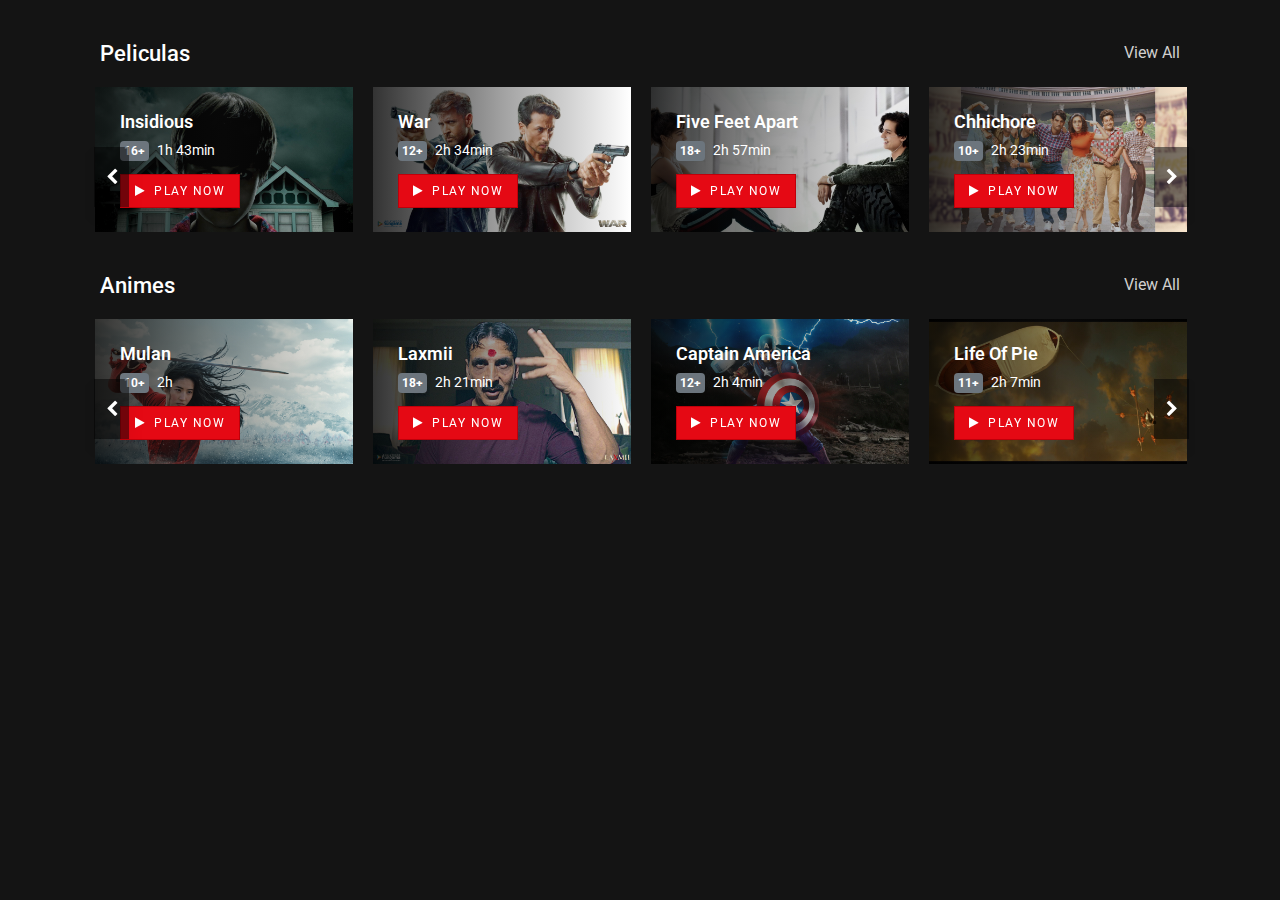
==== projects/churchill/index.html @ e2ae7c3c "Adding another page :V" ====
<!DOCTYPE html>
<html lang="en">

<head>
  <meta charset="UTF-8" />
  <meta http-equiv="X-UA-Compatible" content="IE=edge" />
  <meta name="viewport" content="width=device-width, initial-scale=1.0" />
  <title>Multimedia</title>
  <link rel="stylesheet" href="css/bootstrap.min.css" />
  <link rel="stylesheet" href="https://stackpath.bootstrapcdn.com/font-awesome/4.7.0/css/font-awesome.min.css" />
  <!-- i will provide this in description  -->
  <link rel="stylesheet" href="css/slick.css" />
  <link rel="stylesheet" href="css/slick-theme.css" />
  <link rel="stylesheet" href="css/owl.carousel.min.css" />
  <link rel="stylesheet" href="css/animate.min.css" />
  <link rel="stylesheet" href="css/magnific-popup.css" />
  <link rel="stylesheet" href="css/select2.min.css" />
  <link rel="stylesheet" href="css/select2-bootstrap4.min.css" />

  <link rel="stylesheet" href="css/slick-animation.css" />
  <link rel="stylesheet" href="style.css" />
</head>

<body>
  <header id="main-header">
    <div class="main-header">
      <div class="container-fluid">
        <div class="row">
          <div class="col-sm-12">
            <nav class="navbar navbar-expand-lg navbar-light p-0">
              <a href="#" class="navbar-toggler c-toggler" data-toggle="collapse" data-target="#navbarSupportedContent"
                aria-controls="navbarSupportedContent" aria-expanded="false" aria-label="Toggle navigation">
                <div class="navbar-toggler-icon" data-toggle="collapse">
                 
                </div>
              </a>
              <a href="index.html" class="navbar-brand">
              
              </a>
             
                            </li>
                          </ul>
                        </li>
                      </ul>
                    </li>
                  </ul>
                </div>
              </div>
              <div class="mobile-more-menu">
                <a href="javascript:void(0);" class="more-toggle" id="dropdownMenuButton" data-toggle="more-toggle"
                  aria-haspopup="true" aria-expanded="false">
                  <i class="fa fa-ellipsis-h"></i>
                </a>
                <div class="more-menu" aria-labelledby="dropdownMenuButton">
                  <div class="navbar-right position-relative">
                    <ul class="d-flex align-items-center justify-content-end list-inline m-0">
                      <li>
                        <a href="#" class="search-toggle">
                          <i class="fa fa-search"></i>
                        </a>
                    
                          </form>
                        </div>
                               </div>
                              </a>
                            </div>
                          </div>
                        </div>
                      </li>
                    </ul>
                  </div>
                </div>
              </div>
                              </div>
                            </div>
                          </a>
                        </div>
                      </div>
                    </div>
                  </li>
                </ul>
              </div>
            </nav>

          </div>
        </div>
      </div>
    </div>
  </header>

  <!-- slider starts  -->
  
     
				
                  </div>
                </a>
               
                
          </div>
        </div>
      </div>
    </div>
  </section>
  <!-- slider ends -->

  <!-- main content starts  -->
  <div class="main-content">
    <!-- favorite section starts   -->

    <section id="iq-favorites">
      <div class="container-fluid">
        <div class="row">
          <div class="col-sm-12 overflow-hidden">
            <div class="iq-main-header d-flex align-items-center justify-content-between">
              <h4 class="main-title">Peliculas</h4>
              <a href="" class="iq-view-all">View All</a>
            </div>
            <div class="favorite-contens">
              <ul class="favorites-slider list-inline row p-0 mb-0">
                <!-- slide item 1 -->
                <li class="slide-item">
                  <div class="block-images position-relative">
                    <div class="img-box">
                      <img src="images/favorite/f1.jpg" class="img-fluid" alt="" />
                    </div>
                    <div class="block-description">
                      <h6 class="iq-title">
                        <a href="#"> Insidious </a>
                      </h6>
                      <div class="movie-time d-flex align-items-center my-2">
                        <div class="badge badge-secondary p-1 mr-2">16+</div>
                        <span class="text-white">1h 43min</span>
                      </div>
                      <div class="hover-buttons">
                        <span class="btn btn-hover iq-button">
                          <i class="fa fa-play mr-1"></i>
                          Play Now
                        </span>
                      </div>
                    </div>
                    <div class="block-social-info">
                      <ul class="list-inline p-0 m-0 music-play-lists">
                        <li class="share">
                          <span><i class="fa fa-share-alt"></i></span>
                          <div class="share-box">
                            <div class="d-flex align-items-center">
                              <a href="#" class="share-ico"><i class="fa fa-share-alt"></i></a>
                              <a href="#" class="share-ico"><i class="fa fa-youtube"></i></a>
                              <a href="#" class="share-ico"><i class="fa fa-instagram"></i></a>
                            </div>
                          </div>
                        </li>
                        <li>
                          <span><i class="fa fa-heart"></i></span>
                          <span class="count-box">19+</span>
                        </li>
                        <li>
                          <span><i class="fa fa-plus"></i></span>
                        </li>
                      </ul>
                    </div>
                  </div>
                </li>
                <!-- slide item 2 -->
                <li class="slide-item">
                  <div class="block-images position-relative">
                    <div class="img-box">
                      <img src="images/favorite/f2.jpg" class="img-fluid" alt="" />
                    </div>
                    <div class="block-description">
                      <h6 class="iq-title">
                        <a href="#"> War </a>
                      </h6>
                      <div class="movie-time d-flex align-items-center my-2">
                        <div class="badge badge-secondary p-1 mr-2">12+</div>
                        <span class="text-white">2h 34min</span>
                      </div>
                      <div class="hover-buttons">
                        <span class="btn btn-hover iq-button">
                          <i class="fa fa-play mr-1"></i>
                          Play Now
                        </span>
                      </div>
                    </div>
                    <div class="block-social-info">
                      <ul class="list-inline p-0 m-0 music-play-lists">
                        <li class="share">
                          <span><i class="fa fa-share-alt"></i></span>
                          <div class="share-box">
                            <div class="d-flex align-items-center">
                              <a href="#" class="share-ico"><i class="fa fa-share-alt"></i></a>
                              <a href="#" class="share-ico"><i class="fa fa-youtube"></i></a>
                              <a href="#" class="share-ico"><i class="fa fa-instagram"></i></a>
                            </div>
                          </div>
                        </li>
                        <li>
                          <span><i class="fa fa-heart"></i></span>
                          <span class="count-box">58+</span>
                        </li>
                        <li>
                          <span><i class="fa fa-plus"></i></span>
                        </li>
                      </ul>
                    </div>
                  </div>
                </li>
                <!-- slide item 3 -->
                <li class="slide-item">
                  <div class="block-images position-relative">
                    <div class="img-box">
                      <img src="images/favorite/f3.jpg" class="img-fluid" alt="" />
                    </div>
                    <div class="block-description">
                      <h6 class="iq-title">
                        <a href="#"> Five Feet Apart </a>
                      </h6>
                      <div class="movie-time d-flex align-items-center my-2">
                        <div class="badge badge-secondary p-1 mr-2">18+</div>
                        <span class="text-white">2h 57min</span>
                      </div>
                      <div class="hover-buttons">
                        <span class="btn btn-hover iq-button">
                          <i class="fa fa-play mr-1"></i>
                          Play Now
                        </span>
                      </div>
                    </div>
                    <div class="block-social-info">
                      <ul class="list-inline p-0 m-0 music-play-lists">
                        <li class="share">
                          <span><i class="fa fa-share-alt"></i></span>
                          <div class="share-box">
                            <div class="d-flex align-items-center">
                              <a href="#" class="share-ico"><i class="fa fa-share-alt"></i></a>
                              <a href="#" class="share-ico"><i class="fa fa-youtube"></i></a>
                              <a href="#" class="share-ico"><i class="fa fa-instagram"></i></a>
                            </div>
                          </div>
                        </li>
                        <li>
                          <span><i class="fa fa-heart"></i></span>
                          <span class="count-box">19+</span>
                        </li>
                        <li>
                          <span><i class="fa fa-plus"></i></span>
                        </li>
                      </ul>
                    </div>
                  </div>
                </li>
                <!-- slide item 4 -->
                <li class="slide-item">
                  <div class="block-images position-relative">
                    <div class="img-box">
                      <img src="images/favorite/f4.jpg" class="img-fluid" alt="" />
                    </div>
                    <div class="block-description">
                      <h6 class="iq-title">
                        <a href="#"> Chhichore </a>
                      </h6>
                      <div class="movie-time d-flex align-items-center my-2">
                        <div class="badge badge-secondary p-1 mr-2">10+</div>
                        <span class="text-white">2h 23min</span>
                      </div>
                      <div class="hover-buttons">
                        <span class="btn btn-hover iq-button">
                          <i class="fa fa-play mr-1"></i>
                          Play Now
                        </span>
                      </div>
                    </div>
                    <div class="block-social-info">
                      <ul class="list-inline p-0 m-0 music-play-lists">
                        <li class="share">
                          <span><i class="fa fa-share-alt"></i></span>
                          <div class="share-box">
                            <div class="d-flex align-items-center">
                              <a href="#" class="share-ico"><i class="fa fa-share-alt"></i></a>
                              <a href="#" class="share-ico"><i class="fa fa-youtube"></i></a>
                              <a href="#" class="share-ico"><i class="fa fa-instagram"></i></a>
                            </div>
                          </div>
                        </li>
                        <li>
                          <span><i class="fa fa-heart"></i></span>
                          <span class="count-box">19+</span>
                        </li>
                        <li>
                          <span><i class="fa fa-plus"></i></span>
                        </li>
                      </ul>
                    </div>
                  </div>
                </li>
                <!-- slide item 5 -->
                <li class="slide-item">
                  <div class="block-images position-relative">
                    <div class="img-box">
                      <img src="images/favorite/f5.jpg" class="img-fluid" alt="" />
                    </div>
                    <div class="block-description">
                      <h6 class="iq-title">
                        <a href="#"> Doctor Strange </a>
                      </h6>
                      <div class="movie-time d-flex align-items-center my-2">
                        <div class="badge badge-secondary p-1 mr-2">12+</div>
                        <span class="text-white">1h 55min</span>
                      </div>
                      <div class="hover-buttons">
                        <span class="btn btn-hover iq-button">
                          <i class="fa fa-play mr-1"></i>
                          Play Now
                        </span>
                      </div>
                    </div>
                    <div class="block-social-info">
                      <ul class="list-inline p-0 m-0 music-play-lists">
                        <li class="share">
                          <span><i class="fa fa-share-alt"></i></span>
                          <div class="share-box">
                            <div class="d-flex align-items-center">
                              <a href="#" class="share-ico"><i class="fa fa-share-alt"></i></a>
                              <a href="#" class="share-ico"><i class="fa fa-youtube"></i></a>
                              <a href="#" class="share-ico"><i class="fa fa-instagram"></i></a>
                            </div>
                          </div>
                        </li>
                        <li>
                          <span><i class="fa fa-heart"></i></span>
                          <span class="count-box">19+</span>
                        </li>
                        <li>
                          <span><i class="fa fa-plus"></i></span>
                        </li>
                      </ul>
                    </div>
                  </div>
                </li>
              </ul>
            </div>
          </div>
        </div>
      </div>
    </section>

    <!-- favourite section ends -->

    <!-- upcoming contents section starts  -->
    <section id="iq-upcoming-movie">
      <div class="container-fluid">
        <div class="row">
          <div class="col-sm-12 overflow-hidden">
            <div class="iq-main-header d-flex align-items-center justify-content-between">
              <h4 class="main-title">Animes</h4>
              <a href="Animes.html" class="iq-view-all">View All</a>
            </div>
            <div class="favorite-contens">
              <ul class="favorites-slider list-inline row p-0 mb-0">
                <!-- slide item 1 -->
                <li class="slide-item">
                  <div class="block-images position-relative">
                    <div class="img-box">
                      <img src="images/popular/u1.jpg" class="img-fluid" alt="" />
                    </div>
                    <div class="block-description">
                      <h6 class="iq-title">
                        <a href="#"> Mulan </a>
                      </h6>
                      <div class="movie-time d-flex align-items-center my-2">
                        <div class="badge badge-secondary p-1 mr-2">10+</div>
                        <span class="text-white">2h</span>
                      </div>
                      <div class="hover-buttons">
                        <span class="btn btn-hover iq-button">
                          <i class="fa fa-play mr-1"></i>
                          Play Now
                        </span>
                      </div>
                    </div>
                    <div class="block-social-info">
                      <ul class="list-inline p-0 m-0 music-play-lists">
                        <li class="share">
                          <span><i class="fa fa-share-alt"></i></span>
                          <div class="share-box">
                            <div class="d-flex align-items-center">
                              <a href="#" class="share-ico"><i class="fa fa-share-alt"></i></a>
                              <a href="#" class="share-ico"><i class="fa fa-youtube"></i></a>
                              <a href="#" class="share-ico"><i class="fa fa-instagram"></i></a>
                            </div>
                          </div>
                        </li>
                        <li>
                          <span><i class="fa fa-heart"></i></span>
                          <span class="count-box">89+</span>
                        </li>
                        <li>
                          <span><i class="fa fa-plus"></i></span>
                        </li>
                      </ul>
                    </div>
                  </div>
                </li>
                <!-- slide item 2 -->
                <li class="slide-item">
                  <div class="block-images position-relative">
                    <div class="img-box">
                      <img src="images/popular/u2.jpg" class="img-fluid" alt="" />
                    </div>
                    <div class="block-description">
                      <h6 class="iq-title">
                        <a href="#"> Laxmii </a>
                      </h6>
                      <div class="movie-time d-flex align-items-center my-2">
                        <div class="badge badge-secondary p-1 mr-2">18+</div>
                        <span class="text-white">2h 21min</span>
                      </div>
                      <div class="hover-buttons">
                        <span class="btn btn-hover iq-button">
                          <i class="fa fa-play mr-1"></i>
                          Play Now
                        </span>
                      </div>
                    </div>
                    <div class="block-social-info">
                      <ul class="list-inline p-0 m-0 music-play-lists">
                        <li class="share">
                          <span><i class="fa fa-share-alt"></i></span>
                          <div class="share-box">
                            <div class="d-flex align-items-center">
                              <a href="#" class="share-ico"><i class="fa fa-share-alt"></i></a>
                              <a href="#" class="share-ico"><i class="fa fa-youtube"></i></a>
                              <a href="#" class="share-ico"><i class="fa fa-instagram"></i></a>
                            </div>
                          </div>
                        </li>
                        <li>
                          <span><i class="fa fa-heart"></i></span>
                          <span class="count-box">35+</span>
                        </li>
                        <li>
                          <span><i class="fa fa-plus"></i></span>
                        </li>
                      </ul>
                    </div>
                  </div>
                </li>
                <!-- slide item 3 -->
                <li class="slide-item">
                  <div class="block-images position-relative">
                    <div class="img-box">
                      <img src="images/popular/u3.jpg" class="img-fluid" alt="" />
                    </div>
                    <div class="block-description">
                      <h6 class="iq-title">
                        <a href="#"> Captain America </a>
                      </h6>
                      <div class="movie-time d-flex align-items-center my-2">
                        <div class="badge badge-secondary p-1 mr-2">12+</div>
                        <span class="text-white">2h 4min</span>
                      </div>
                      <div class="hover-buttons">
                        <span class="btn btn-hover iq-button">
                          <i class="fa fa-play mr-1"></i>
                          Play Now
                        </span>
                      </div>
                    </div>
                    <div class="block-social-info">
                      <ul class="list-inline p-0 m-0 music-play-lists">
                        <li class="share">
                          <span><i class="fa fa-share-alt"></i></span>
                          <div class="share-box">
                            <div class="d-flex align-items-center">
                              <a href="#" class="share-ico"><i class="fa fa-share-alt"></i></a>
                              <a href="#" class="share-ico"><i class="fa fa-youtube"></i></a>
                              <a href="#" class="share-ico"><i class="fa fa-instagram"></i></a>
                            </div>
                          </div>
                        </li>
                        <li>
                          <span><i class="fa fa-heart"></i></span>
                          <span class="count-box">99+</span>
                        </li>
                        <li>
                          <span><i class="fa fa-plus"></i></span>
                        </li>
                      </ul>
                    </div>
                  </div>
                </li>
                <!-- slide item 4 -->
                <li class="slide-item">
                  <div class="block-images position-relative">
                    <div class="img-box">
                      <img src="images/popular/u4.jpg" class="img-fluid" alt="" />
                    </div>
                    <div class="block-description">
                      <h6 class="iq-title">
                        <a href="#"> Life of Pie </a>
                      </h6>
                      <div class="movie-time d-flex align-items-center my-2">
                        <div class="badge badge-secondary p-1 mr-2">11+</div>
                        <span class="text-white">2h 7min</span>
                      </div>
                      <div class="hover-buttons">
                        <span class="btn btn-hover iq-button">
                          <i class="fa fa-play mr-1"></i>
                          Play Now
                        </span>
                      </div>
                    </div>
                    <div class="block-social-info">
                      <ul class="list-inline p-0 m-0 music-play-lists">
                        <li class="share">
                          <span><i class="fa fa-share-alt"></i></span>
                          <div class="share-box">
                            <div class="d-flex align-items-center">
                              <a href="#" class="share-ico"><i class="fa fa-share-alt"></i></a>
                              <a href="#" class="share-ico"><i class="fa fa-youtube"></i></a>
                              <a href="#" class="share-ico"><i class="fa fa-instagram"></i></a>
                            </div>
                          </div>
                        </li>
                        <li>
                          <span><i class="fa fa-heart"></i></span>
                          <span class="count-box">19+</span>
                        </li>
                        <li>
                          <span><i class="fa fa-plus"></i></span>
                        </li>
                      </ul>
                    </div>
                  </div>
                </li>
                <!-- slide item 5 -->
                <li class="slide-item">
                  <div class="block-images position-relative">
                    <div class="img-box">
                      <img src="images/popular/u5.jpg" class="img-fluid" alt="" />
                    </div>
                    <div class="block-description">
                      <h6 class="iq-title">
                        <a href="#"> Mission Mangal </a>
                      </h6>
                      <div class="movie-time d-flex align-items-center my-2">
                        <div class="badge badge-secondary p-1 mr-2">12+</div>
                        <span class="text-white">2h 10min</span>
                      </div>
                      <div class="hover-buttons">
                        <span class="btn btn-hover iq-button">
                          <i class="fa fa-play mr-1"></i>
                          Play Now
                        </span>
                      </div>
                    </div>
                    <div class="block-social-info">
                      <ul class="list-inline p-0 m-0 music-play-lists">
                        <li class="share">
                          <span><i class="fa fa-share-alt"></i></span>
                          <div class="share-box">
                            <div class="d-flex align-items-center">
                              <a href="#" class="share-ico"><i class="fa fa-share-alt"></i></a>
                              <a href="#" class="share-ico"><i class="fa fa-youtube"></i></a>
                              <a href="#" class="share-ico"><i class="fa fa-instagram"></i></a>
                            </div>
                          </div>
                        </li>
                        <li>
                          <span><i class="fa fa-heart"></i></span>
                          <span class="count-box">19+</span>
                        </li>
                        <li>
                          <span><i class="fa fa-plus"></i></span>
                        </li>
                      </ul>
                    </div>
                  </div>
                </li>
              </ul>
            </div>
          </div>
        </div>
      </div>
    </section>
    <!-- upcoming contents section ends -->

    <!-- top ten trending  -->

    <!-- parallax section  -->
    

   

  <!-- js files  -->
  <script src="js/jquery-3.4.1.min.js"></script>
  <script src="js/popper.min.js"></script>
  <script src="js/bootstrap.min.js"></script>
  <script src="js/slick.min.js"></script>
  <script src="js/owl.carousel.min.js"></script>
  <script src="js/select2.min.js"></script>
  <script src="js/jquery.magnific-popup.min.js"></script>
  <script src="js/slick-animation.min.js"></script>

  <script src="main.js"></script>
</body>

</html>
---- projects/churchill/style.css ----
@import url('https://fonts.googleapis.com/css2?family=Playfair+Display:ital,wght@0,400;0,500;0,600;0,700;0,800;0,900;1,400;1,500;1,600;1,700;1,800;1,900&family=Roboto:ital,wght@0,100;0,300;0,400;0,500;0,700;0,900;1,100;1,300;1,400;1,500;1,700;1,900&display=swap');

body{ 
    font-family: 'Roboto', sans-serif;
    font-weight: 400;
    font-style: normal;
    font-size: 16px;
    line-height: 1.5;
    padding: 0;
    margin: 0;
    color: #d1d0cf;
    background: #141414;
}
.container-fluid{
    padding: 0 100px;
}
header#main-header{
    position: fixed;
    left: 0;
    right: 0;
    text-align: center;
    z-index: 99;
    background: rgba(20, 20, 20, 0.5) !important;
    backdrop-filter: blur(10px);
}
header .navbar-light .navbar-brand img.logo{
    width: 160px;
}
header .navbar .menu-header-menu-container, header .navbar .menu-main-menu-container{
    display: inline-block;
    width: 100%;
}
a{
    color: #d1d0cf;
    text-decoration: none;
    outline: medium none;
    transition: all 0.5s ease-out 0s;
}
header .navbar ul.navbar-nav{
    display: block;
    text-align: center;
}
header .navbar ul li{
    list-style: none;
    margin-right: 18px;
    position: relative;
    transition: all 0.3s ease-in-out;
    display: inline-block;
}
header .navbar ul li.menu-item a{
    font-size: 16px;
    font-weight: 400;
    position: relative;
    padding: 0 0 0 10px;
    line-height: 70px;
    z-index: 9;
    text-decoration: none;
    transition: all 0.3s ease-in-out;
    text-transform: uppercase;
}
header .navbar ul li.menu-item a:hover{
    color: #e50914 !important;
}
.navbar ul li:hover > .sub-menu{
    display: block !important;
    animation: fade-in 0.5s cubic-bezier(0.39,0.575,0.565,1) both;
}
.navbar ul li:hover .sub-menu{
    display: block;
    padding: 15px 0;
    background: #141414;
    position: absolute;
    top: 100%;
    left: 0;
    padding-left: 0;
    display: inline-block;
    min-width: 256px;
    box-shadow: 0 1px 30px 0 rgb(36 38 43 / 10%);
}
.navbar ul li .sub-menu li>.sub-menu{
    display: none;
}
.navbar .navbar-nav li:last-child .sub-menu li:hover>.sub-menu, .navbar .navbar-nav li:nth-last-child(2) .sub-menu li:hover > .sub-menu{
    left: auto;
    right: 100%;
    top: -15px;
}
.navbar ul li:last-child{
    margin-right: 0;
}
.navbar ul.navbar-nav>li.menu-item:hover > a, .navbar ul.navbar-nav > li.menu-item:hover>i{
    color: #e50914;
}

.navbar ul.navbar-nav>li.menu-item>a{
    text-transform: uppercase;
}
.navbar ul.navbar-nav>li:hover > a{
    font-weight: 600;
}

.navbar ul li.menu-item a{
    font-size: 16px;
    font-weight: 400;
    position: relative;
    padding: 0 0 0 10px;
    line-height: 70px;
    z-index: 9;
    text-decoration: none;
    transition: all 0.3s ease-in-out;
    text-transform: capitalize;
}
.navbar ul li .sub-menu{
    display: none;
}
.navbar ul li .sub-menu li{
    margin-right: 0;
    padding: 0 15px;
}
.navbar ul.sub-menu li{
    display: block;
    text-align: left;
}
.navbar ul li{
    list-style: none;
    margin-right: 18px;
    position: relative;
    transition: all 0.3s ease-in-out;
    display: inline-block;
}

.menu-sticky .navbar ul li .sub-menu > li a{
    line-height: 1em;
}

.navbar ul li .sub-menu li > a{
    font-size: 14px;
    border-radius: 0;
    display: inline-block;
    width: 100%;
    line-height: 1em;
    padding: 15px;
    color: #d1d0cf;
    position: relative;
    overflow: hidden;
}

.navbar ul li.menu-item a{
    font-size: 16px;
    font-weight: 400;
    position: relative;
    padding: 0 0 0 10px;
    line-height: 70px;
    position: relative;
    z-index: 9;
    text-decoration: none;
    transition: all 0.3s ease-in-out;
    text-transform: capitalize;
}
.navbar ul li .sub-menu li>a::before{
    position: absolute;
    content: "";
    background: #e50914;
    top: 0;
    bottom: 0;
    left: 0;
    right: 0;
    width: 4px;
    opacity: 0;
    transform: translate3d(-100%,0,0);
    transition: all 0.5s ease-in-out;
}

header .navbar ul li .sub-menu li.current-menu-parent>a::after, 
header .navbar ul li .sub-menu li .sub-menu li.menu-item.current-menu-item>a::after,
header .navbar ul li .sub-menu li .sub-menu li.menu-item:hover>a::after{
    opacity: 1;
    transform: translate3d(0,0,0);
    transition: all 0.5s ease-in-out;
}

header .navbar ul li .sub-menu li:hover>a::after{
    opacity: 1;
    transform: translate3d(0,0,0);
    transition: all 0.5s ease-in-out;
}
.navbar ul li .sub-menu li >a::after{
    position: absolute;
    content: "";
    background: linear-gradient(270deg, rgba(11,1,2,0) 0% , rgba(255,55,65,0.3) 100%);
    top: 0;
    bottom: 0;
    left: 0;
    right: 0;
    transform: translate3d(-100%,0,0);
    transition: all 0.5s ease-in-out;
    z-index: -1;
    opacity: 0;
}

header .navbar ul li .sub-menu li:hover>a::before{
    opacity: 1;
    transform: translate3d(0,0,0);
    transition: all .5s ease-in-out;
}
.nav-open .nav-overlay{
    visibility: visible;
    transition: 0.3s;
}

.nav-overlay{
    left: 0;
    right: 0;
    top: 0;
    bottom: 0;
    opacity: 0;
    z-index: 900;
    display: block;
    width: 100%;
    position: fixed;
    visibility: hidden;
    background: rgba(0, 0, 0, 0.6);
    transition: 0.3s;
}
.more-toggle{
    color: #fff !important;
    font-size: 22px;
}

.dropdown-toggle.more-toggle::after{
    content: none;
}
.mobile-more-menu{
    display: none;
}
.more-menu{
    position: absolute;
    top: 50px;
    left: auto;
    right: 0;
    min-width: 18rem;
    padding: 0.35rem 0.5rem;
    margin: 0;
    opacity: 0;
    transform: translate(0,70px);
    transition: all 0.3s ease-out 0s;
    background: #191919;
    box-shadow: 0px 3px 10px rgba(0, 0, 0, 0.75);
    visibility: hidden;
    z-index: 999;
}
.more-menu.show{
    opacity: 1;
    transform: translate(0,0);
    visibility: visible;
}

header .navbar ul li:last-child{
    margin-right: 0;
}

.nav-item span.dots{
    height: 10px;
    width: 10px;
    font-size: 0;
    text-align: center;
    padding: 0;
    position: absolute;
    top: 3px;
    right: 12px;
    border-radius: 50%;
}
.menu-right .nav-items span.dots{
    right: 0;
}

.navbar-right li .iq-sub-dropdown .iq-sub-card{
    position: relative;
    font-size: inherit;
    padding: 15px 15px;
    line-height: normal;
    color: inherit;
    text-align: left;
    display: inline-block;
    width: 100%;
    border: 1px solid;
    border-image-slice: 1;
    border-width: 0 0 1px 0;
    border-image-source: linear-gradient(to right, rgba(209,208,207,0.6), rgba(209,208,207,0.3), rgba(209,208,207,0));
}
.iq-sub-card.setting-dropdown{
    padding: 15px 15px 15px 0 !important;

}

.navbar-right li .iq-sub-dropdown a.iq-sub-card:last-child{
    border-bottom: 0;
}
.notify-bg{
    overflow: hidden;
    z-index: 99;
}

.notify-bg::before{
    content: "";
    display: block;
    position: absolute;
    background: rgba(255, 255, 255, 0.5);
    width: 70px;
    height: 100%;
    left: 0;
    top: 0;
    opacity: 0.5;
    filter: blur(30px);
    transform: translateX(-100px) skewX(-30deg);
    animation: noti-before-animation 2s infinite 2s;
}

.notify-bg::after{
    content: "";
    display: block;
    position: absolute;
    background: rgba(255, 255, 255, 0.2);
    width: 30px;
    height: 100%;
    left: 30px;
    top: 0;
    opacity: 0;
    filter: blur(5px);
    transform: translateX(-100px) skewX(-30deg);
    animation: noti-after-animation 2s infinite 2s;
}

.navbar-right .iq-sub-dropdown .iq-card-body div{
    border-radius: 0;
}

.navbar-right .iq-show .iq-sub-dropdown,  .iq-show .search-box{
    opacity: 1;
    visibility: visible;
    transform: translate(0,0);
}

.navbar-right .iq-sub-dropdown{
    width: 300px;
    opacity: 0;
    visibility: hidden;
    position: absolute;
    top: 100%;
    right: 15px;
    background: #191919;
    transform: translate(0,70px);
    transition: all 0.3s;
    padding: 0;
    box-shadow: 0 0 20px 0 rgba(0, 0, 0, 0.5);
    transition: all 0.3s ease-out 0s;
    z-index: 1;
}
.navbar-light .navbar-toggler-icon{
    background: url(images/menu.png) no-repeat scroll center center;
}
.search-toggle:hover, header .navbar ul li.menu-item a:hover{
    color: #e50914 !important;
}

.search-wrapper{
    position: relative;
    display: inline-block;
    height: 36px;
    vertical-align: bottom;
}
.searchbutton{
    position: absolute;
    font-size: 22px ;
    width: 100%;
    margin: 0;
    padding: 0;
    right: 16px;
    color: #d1d0cf;
}

.search:focus+.searchbutton{
    transition-duration: 0.4s;
    color: #e50914;
}
.search:hover+.searchbutton{
    color: #fff;
}

.search{
    position: absolute;
    left: 49px;
    background-color: transparent;
    outline: none;
    border: none;
    border-bottom: 1px solid transparent;
    padding: 0 0 0 16px;
    width: 0;
    height: 100%;
    z-index: 10;
    color: #fff;
    transition-duration: 0.4s;
}

.search:focus, .search:hover{
    width: 350px;
    padding: 0;
    border-color: #d1d0cf;
}
.expandright{
    left: auto;
    right: -6px;
    bottom: -2px;
}
.search::placeholder{
    color: #fff !important;
}

.noti-svg{
    animation: notify 1.5s ease infinite;
    fill: #d1d0cf;
}

.noti-svg:hover{
    fill: #e50914;
}

.search-box{
    position: absolute;
    left: 0;
    right: 0;
    top: 46px;
    min-width: 25rem;
    width: 100%;
    z-index: -1;
    opacity: 0;
    transform: translate(0,70px);
    transition: all 0.3s ease-out 0s;
    box-shadow:  0 0 20px 0 rgba(0, 0, 0, 0.15);
}

.search-toggle{
    padding: 0 !important;
}

.iq-search-bar .search-input{
    width: 100%;
    height: 40px;
    padding: 5px 15px 5px 40px;
    border: none;
    border-radius: 0;
    color: #fff;
    background: #191919 ;
}

.iq-search-bar .searchbox .search-link{
    position: absolute;
    left: 15px;
    top: 6px;
    font-size: 16px;
}

input,input[type="search"]{
    width: 100%;
    padding: 0px 15px;
    height: 48px;
    line-height: 48px;
    background: #141414;
    border: 1px solid #404043;
    border-radius: 0;
    color: #d1d0cf;
    transition: all 0.5s ease-in-out;
}

input:focus , input[type="search"]:focus{
    border-color: #e50914;
    box-shadow: none;
    outline: none;
}

.user-m{
    height: 40px;
    width: 40px;
    min-width: 40px;
    line-height: 40px;
    font-size: 0.6rem;
}

h1,h2,h3,h4,h5,h6{
    font-weight: 500;
    margin: 0;
    line-height: 1.2;
    color: #fff;
}
h1 a, h2 a, h3 a, h4 a,h5 a,h6 a{
    color: inherit;
}

.font-size-12{
    font-size: 12px;
}
h6 .h6{
    font-size: 1.0em;
}

a.text-primary:focus, a.text-primary:hover{
    color: #e50914 !important;
}

.text-primary{
    color: #e50914 !important;
}
header#main-header.menu-sticky{
    position: fixed;
    top: 0;
    width: 100%;
    background: rgba(20, 20, 20, 0.5) !important;
    box-shadow: 0 0 30px 0 rgba(0, 0, 0, 0.4);
    z-index: 1;
}


/* *********** Responsiveness of header ************** */
@media (min-width : 1300px){
    .container{
        max-width: 1170px;
    }
}
@media (min-width : 1499px){
    .container{
        max-width: 1266px;

    }
}

@media only screen and (min-width:1200px ) and (max-width : 1366px){
    .search:focus , .search:hover{
        width: 220px !important;
    }
}

@media (min-width:992px){
    .search-box{
        left: auto !important;
        right: 0 !important;
    }
}
@media (max-width:991px){
    header .navbar-light .navbar-brand img.logo{
        width: 100px;
    }
    .navbar-collapse{
        position: fixed;
        top: 0;
        left: 0;
        padding-bottom: 15px;
        width: 260px;
        height: 100vh;
        background: #191919;
        padding-top: 40px;
        box-shadow: 0 2px 5px 0 rgba(0, 0, 0,0.2);
    }
    .vertical_s{
        position: static;
    }
    .navbar-collapse.collapsing{
        height: auto;
        transition: left 0.3s ease;
        left: -100%;
    }
    .navbar-collapse.show{
        left: -15px;
        transition: left 0.3s ease-in;
        z-index: 999;
    }
    header .navbar ul li.menu-item a{
        line-height: 10px;
        float: left;
        width: 100%;
        text-align: left;
        padding: 10px 30px;
        color: #fff;
    }
    .mobile-more-menu{
        display: block;
    }
    .menu-right{
        display: none;
    }
    .navbar-brand{
        padding: 0;
        margin-right: 0;
    }
    .more-menu .iq-sub-dropdown{
        width: 90%;
        margin: 0 auto;
        left: 0;
        right: 0;
        top: 60px;
    }

    .mobile-more-menu .iq-user-dropdown img{
        width: 40px;
    }
    .iq-search-bar .search-input{
        background: #141414;
        color: #d1d0cf;
        box-shadow: 0 3px 10px rgba(0, 0, 0, 0.75);
    }
    .navbar-right li{
        position: static !important;
    }
    .container-fluid{
        padding-left: 30px;
        padding-right: 30px;
    }
    .main-header{
        padding: 10px 0;
    }
    .search-box{
        min-width: 16.2rem;
        top: 55px;
    }
    header .navbar ul li{
        display: block;
    }
}
@media (min-width : 576px){
    .iq-search-bar a.search-toggle{
        display: none;
    }
}

@media (min-width : 1499px){
    .container{
        max-width: 1200px;
    }
}

@media (max-width : 479px){
    header .navbar ul li.list-inline-item a{
        padding-left: 20px;
        padding-right: 20px;
    }
    header .navbar .iq-usermenu-dropdown>ul>li{
        position: static;
    }
    .search-box{
        left: 0;
        right: 0;
        min-width: 100%;
        width: 100%;
    }
    header .iq-usermenu-dropdown .iq-sub-dropdown{
        width: 250px;
    }
}

/* header menu responsiveness  */
@media screen and (min-width : 1200px){
    header .navbar ul li .sub-menu li a, header.menu-sticky .navbar ul li .sub-menu li a{
        white-space: nowrap;
    }
}
@media screen and (max-width : 4000px) and (min-width : 1200px){
    .navbar ul li:hover a, .navbar ul li:hover i{
        color: #e50914;
        text-decoration: none;
    }
}
@media (max-width :991px){
    .navbar ul.navbar-nav{
        overflow-y: scroll;
        overflow-x: hidden;
        max-height: 350px;
        display: inline-block;
        width: 100%;
    }
    .navbar ul{
        width: 100%;
        background: #191919;
    }
    header .navbar ul li a, header .navbar ul li.menu-item a{
        padding: 15px;
        z-index: inherit;
        text-align: left;
        font-weight: normal;
    }
    header .navbar ul li.menu-item a{
        line-height: 10px;
        float: left;
        width: 100%;
        text-align: left;
        padding: 10px 30px;
        color: #fff;
    }
    header .navbar ul li:hover .sub-menu{
        box-shadow: none;
    }
    header .navbar ul li .sub-menu, header .navbar ul li:hover .sub-menu{
        display: none;
        position: relative;
        top: 0;
        width: 100%;
        padding: 0;
        z-index: 9;
    }
    header .navbar ul li .sub-menu li .sub-menu li.menu-item a{
        background: transparent;
    }
    .navbar .navbar-nav li:last-child .sub-menu li:hover>.sub-menu, .navbar .navbar-nav li:nth-last-child(2) .sub-menu li:hover >.sub-menu{
        left: auto;
        right: 0;
        top: 0;
    }
}

/* ******************** slider main **************** */
.iq-main-slider{
    position: relative;
}

#home-slider ul.slick-dots{
    bottom: 30px;
}

#home-slider .slick-dots li{
    height: auto;
    width: auto;
}
#home-slider .slick-dots li button{
    height: 2px;
    width: 30px;
    background: rgba(229, 9, 20, 0.4);
    padding: 0;
}

#home-slider .slick-dots li.slick-active button{
    background: #e50914;
}

#home-slider li {
    position: relative;
}
.slider-description{
    position: absolute;
    top: 15%;
    left: 80px;
}
#home-slider h1.slider-text{
    font-size: 80px;
    margin: 15px 0;
}
#home-slider p{
    margin: 20px 0;
    width: 600px;
    overflow: hidden;
    text-overflow: ellipsis;
    display: -webkit-box;
    -webkit-line-clamp: 3;
    -webkit-box-orient: vertical;
}

#home-slider .slick-bg{
    padding: 130px 0 50px;
    width: 100%;
    background-size: cover;
    background-position: center center;
    background-repeat: no-repeat;
    height: 100vh;
    position: relative;
    z-index: 1;
}
#home-slider .slick-bg.s-bg-1{
    background-image: url(images/slider/slider1.jpg);
}
#home-slider .slick-bg.s-bg-2{
    background-image: url(images/slider/slider2.jpg);
}
#home-slider .slick-bg.s-bg-3{
    background-image: url(images/slider/slider3.jpg);
}

.slick-bg::before{
    content: "";
    position: absolute;
    top: 0;
    left: 0;
    height: 100%;
    background: linear-gradient(90deg, rgba(0,0,0,1) 0%, rgba(20,20,20,1) 35%, rgba(83,100,141,0) 100%);
    width: 100%;
    z-index: -1;
}
.trailor-video{
    position: absolute;
    bottom: 0;
    right: 0;
    z-index: 999;
    text-align: center;
}
.channel-name{
    color: #e50914;
    font-size: 20px;
    margin-left: 10px;
    letter-spacing: 2.5px;
    font-weight: 500;
}
.c-logo{
    width: 130px;
}

.channel-logo{
    border-left: 5px solid #e50914;
    background: transparent linear-gradient(270deg, rgba(11,1,2,0) 0%, rgba(255,55,65,0.3) 100%);
    padding: 10px 10px 10px 15px;
    width: 255px;
    position: relative;
    overflow : hidden;
}

.playbtn{
    display: inline-block;
}
.playbtn img{
    display: inline-block;
    width: 50px;
    filter: invert(1);
}
.playbtn img:hover{
    background: #e50914;
    border-radius: 50%;
    filter: invert(0);
}
.w-trailor{
    font-size: 17px;
    letter-spacing: 3.5px;
    font-weight: 600;
    color: #fff;
    margin-left: 5px;

}
.slider-inner{
    position: relative;
    overflow: hidden;
    width: 100%;
}
.big-title{
   font-family: 'Playfair Display', serif;
   background: url(images/texure.jpg);
   background-repeat: repeat-x;
   background-position: 100% 100%;
   color: transparent;
   background-clip: text;
   -webkit-font-smoothing : antialiased;
   -webkit-background-clip: text;
   -webkit-text-fill-color: transparent;
}

.slick-track{
    margin: unset !important;
}
h1, .h1{
    font-size: 3.052em;
}
h2, .h2{
    font-size: 2.300em;
}
h3, .h3{
    font-size: 1.953em;
}
h4, .h4{
    font-size: 1.400em;
}
h5, .h5{
    font-size: 1.300em;
}
h6, .h6{
    font-size: 1.0em;
}
.slider-ratting ul li{
    margin-right: 5px;
}
.text-white{
    color: #fff !important;
}
.text-body{
    color: #d1d0cf !important;
}

.text-primary{
    color: #e50914 !important;
}

.iq-button.btn{
    padding: 12px 14px;
    text-transform: uppercase;
    letter-spacing: 1.5px;
}
.btn{
    outline: medium none;
    padding: 9px 30px;
    position: relative;
    display: inline-block;
    border-radius: 0 !important;
    cursor: pointer;
    z-index: 4;
    transition: all 0.5s ease-out 0s;
}
.btn-hover{
    background: #bf000a;
    border: 1px solid #bf000a;
    color: #fff;
    transition:color 0.3s ease;
    display: inline-block;
    vertical-align: middle;
    transform: perspective(1px) translateZ(0);
    box-shadow: 0 0 1px rgba(0,0,0,0);
    position: relative;
    border-radius: 5px;

}

.btn-hover::before{
    content: "";
    position: absolute;
    z-index: -1;
    top: 0;
    bottom: 0;
    left: 0;
    right: 0;
    background: #e50914;
    border: 1px solid #e50914;
    transform: scaleX(1);
    transform-origin: 50%;
    transition: transform 0.3s ease-out;

}
.btn-hover:hover, .btn-hover:focus, .btn-hover:active{
    color: #fff;
}
.btn-hover:focus{
    box-shadow: none !important;
}

.btn-hover:hover::before, .btn-hover:focus::before, .btn-hover:active::before{
    transform: scaleX(0);
}

.btn-link{
    background: transparent;
    color: #fff;
}
.btn-link:hover{
    color: #e50914;
    text-decoration: none;
}

a:hover{
    text-decoration: none;
}
a.text-primary:focus, a.text-primary:hover{
    color: #e50914 !important;
}
.w-trailor:hover{
    transition: all 0.5s ease;
    color: #e50914;
}
/* responsiveness *********************** */

@media (min-width : 1499px){
    #home-slider h1.slider-text{
        margin: 25px 0 0;
    }
    #home-slider p{
        margin: 32px 0px;
    }
}
@media (max-width : 1199px){
    #home-slider .slick-bg{
        height: 100%;
    }
}
@media (max-width : 991px){
    .hover-buttons .btn{
        font-size: 10px;
    }
    #home-slider .slick-bg{
        padding: 50px 0;
    }

    .r-mb-23{
        margin-bottom: 23px;
    }

    .trailor-video{
        display: none;
    }
    #home-slider h1.slider-text{
        font-size: 35px;
    }
    .iq-main-slider{
        padding-top: 60px !important;
    }
}

@media (max-width : 767px){
    #home-slider h1.slider-text{
        line-height: 62px;
        margin: 0;
    }
    #home-slider p{
        margin: 22px 0; 
    }

    .iq-main-header{
        margin-bottom: 10px;
    }
    .main-content{
        padding-top: 25px;
    }
    #home-slider p{
        width: 100%;
    }
    .slick-bg::before{
        background: linear-gradient(-360deg, rgba(0,0,0,1) 0%, rgba(20,20,20,1) 40%,
         rgba(83,100,141,0) 100%);

    }
    .play-button i{
        font-size: 16px;
    }
    .play-button::after, .play-button::before{
        width: 40px;
        height: 40px;
    }
}

/* ******************************** */
.main-content{
    padding-top: 40px;
}

.iq-main-header{
    margin-bottom: 20px;
}
.main-title a:hover , .main-title a:focus{
    color: #e50914 !important;
}
.iq-view-all:hover{
    color: #bf000a;
}
.favorites-slider .slick-list{
    overflow: visible;
    padding-bottom: 40px !important;
}

.favorites-slider li.slide-item{
    float: left;
    width: 25%;
}

li.slide-item{
    position: relative;
    padding: 0px 15px;
}

li.slide-item .block-images{
    position: relative;
    width: 100%;
    transition: all 0.45s ease 0s;
    overflow: hidden;
    backface-visibility: hidden;
    transform: translate3d(0,0,0);
    transition: all 0.6s ease 0s;
}
li.slide-item:hover .block-images{
    overflow: visible;
    border-left: 5px solid #e50914;
}

li.slide-item:hover .block-images .img-box{
    position: relative;
}
.favorites-slider .slick-list{
    overflow: visible;
}
li.slide-item:hover .block-images{
    z-index: 99;
    transform: scale3d(1.1,1.1,1) translate3d(0,0,0) perspective(500px);
    transform-origin: 50% 50%;
    transition: all 0.6s ease 0s;
    box-shadow: 0 0 12px rgba(0, 0, 0, 0.9);
}
.block-social-info{
    position: absolute;
    top: 0;
    left: auto;
    bottom: 0;
    right: 25px;
    z-index: 999;
    display: flex;
    align-items: center;
    opacity: 0;
}
.block-description{
    position: absolute;
    left: 25px;
    top: 0;
    bottom: 0;
    z-index: 999;
    display: flex;
    justify-content: center;
    flex-direction: column;
}

.block-description>h6{
    font-size: 1.5em;
}
.block-description .iq-title{
    font-size: 18px;
    color: #fff;
    text-transform: capitalize;
    font-weight: 600;
}
.music-play-lists li{
    position: relative;
    height: 30px;
    width: 30px;
    line-height: 35px;
    text-align: center;
    background: rgba(255, 255, 255, 0.3);
    border-radius: 50%;
    margin: 0 auto 7px;
    display: flex;
    align-items: center;
}
.music-play-lists span{
    position: relative;
    display: block;
    height: 20px;
    width: 20px;
    line-height: 26px;
    font-size: 12px;
    text-align: center;
    background: #fff;
    color: #e50914;
    border-radius: 50%;
    margin: 0 auto;
    display: flex;
    align-items: center;
    justify-content: center;
    transition: all 0.45s ease 0s;
    cursor: pointer;
}
.music-play-lists .count-box{
    height: 15px !important;
    width: 15px !important;
    line-height: 15px !important;
    font-size: 8px !important;
    background: #e50914 !important;
    color: #fff !important;
    position: absolute;
    right: 0;
    top: 0;
    padding: 0;
    text-align: center !important;
}

.music-play-lists li:hover span{
    background: #e50914;
    color: #fff;
    transition: all 0.45s ease 0s;

}

.text-white{
    font-size: 14px;
}

li.slide-item .block-images::before{
    position: absolute;
    content: "";
    top: 0;
    bottom: 0;
    left: 0;
    right: 0;
    background: rgba(0, 0, 0, 0.8);
    width: 100%;
    height: 100%;
    opacity: 0;
}

li.slide-item:hover .block-images::before{
    opacity: 1;
    z-index: 9;
}
li.slide-item:hover .block-description{
    animation: fadeIn 0.6s ease-in-out;
    opacity: 1;
}
li.slide-item:hover .block-social-info{
    animation: fadeIn 0.6s ease-in-out;
    opacity: 1;
}

.hover-buttons .btn{
    padding: 5px 15px;
    font-size: 12px;
}
li.slide-item.slick-current:hover .block-images{
    transform: scale3d(1.1,1.1,1) translate3d(6%,0,0) perspective(500px) ;
}
li.slide-item .block-images::after{
    position: absolute;
    content: "";
    top: 0;
    bottom: 0;
    left: 0;
    right: 0;
    background: linear-gradient(90deg, rgba(0,0,0,0.8) 0%, rgba(20,20,20,0.4) 50%, rgba(83,100,141,0) 100%);
    transition: all 0.6s ease 0s;
}
small, .text-small, span{
    font-size: 14px;
}

a:focus, a:hover{
    color: #e50914;
    outline: none;
}

li.slide-item{
    position: relative;
    padding: 0px 10px;
}

.iq-button.btn{
    padding: 7px 14px;
    text-transform: uppercase;
    letter-spacing: 1.5px;
}
.block-images .hover-buttons{
    margin-top: 5px;
}

.block-social-info .music-play-lists li {
    width: 40px;
    height: 40px;
}

.block-social-info .music-play-lists span{
    width: 30px;
    height: 30px;
}
.block-social-info .music-play-lists span i{
    font-size: 15px;
}

.overflow-hidden{
    overflow: hidden;
}
.share{
    position: relative;
}

.share-box{
    box-shadow: 0px 3px 10px rgba(0, 0, 0, 0.75);
    display: none;
    position: absolute;
    width: 105px;
    top: 3px;
    right: 40px;
    left: auto;
    background-color: #191919;
    padding: 0 10px;
    border-radius: 0;
    text-align: center;
    z-index: 2;
    animation: side-in 0.5s forwards;
    margin-bottom: 10px;
    transition: all 0.45s ease 0s;
}

.share:hover .share-box{
    display: inline-block;
}
.share-box a{
    background: transparent !important;
    color: #d7d3f8 !important;
    margin-right: 15px;

}
.share-box i{
    font-size: 15px !important;
}
.share-box a:hover{
    color: #bf000a !important;
}
.favorites-slider .slick-arrow{
    display: flex;
    text-align: center;
    justify-content: center;
    flex-direction: column;
    width: 35px;
    height: 60px;
}

.favorites-slider .slick-arrow i{
    display: flex;
    align-items: center;
    justify-content: center;
    width: 35px;
    height: 60px;
    text-align: center;
    opacity: 1;
    z-index: 9;
    top: 0;
    background: rgba(0, 0, 0, 0.5);
    margin: 0;
    line-height: 5px;
    box-shadow: 0 9px 19px #01041b0d;
    font-size: 0;
    transform: none;
    color: #fff;
    transition: all 0.4s ease-in-out 0s;
}
.favorites-slider .slick-arrow.slick-disabled{
    opacity: 0;
}
.favorites-slider .slick-prev{
    color: #fff;
    right: auto;
    left: 9px;
    z-index: 9;
    top: 90px;
}
.favorites-slider .slick-next{
    left: auto;
    color: #fff;
    right: 6px;
    z-index: 9;
    top: 90px;
}

.favorites-slider .slick-prev::before, .favorites-slider .slick-next::before{
    font-size: 0px;
}

.favorites-slider .slick-arrow i{
    font-size: 17px;
}


/* ****************** Responsiveness **************** */
@media (min-width : 1200px){
    li.slide-item.slick-active + li.slide-item.slick-active + li.slide-item.slick-active + li.slide-item.slick-active:hover .block-images{
        transform:  scale3d(1.1,1.1,1) translate3d(-6% , 0,0) perspective(500px);
    }  
}

@media (max-width : 1199px){
    li.slide-item.slick-active + li.slide-item.slick-active + li.slide-item.slick-active:hover .block-images{
        transform:  scale3d(1.1,1.1,1) translate3d(-6% , 0,0) perspective(500px);
    }
}

@media (max-width : 991px){
    li.slide-item .block-description .movie-time span, li.slide-item .block-description .ratting-start, .block-description .movie-content li{
        font-size: 10px;
    }
}
@media (max-width : 768px){
    li.slide-item .block-images::before{
        content: none;
    }
    li.slide-item.slick-current:hover .block-images, li.slide-item:hover .block-images, li.slide-item.slick-active + li.slide-item.slick-active + li.slide-item.slick-active + li.slide-item.slick-active:hover .block-images, li.slide-item.slick-active + li.slide-item.slick-active + li.slide-item.slick-active:hover .block-images{
        transform: none;
    } 
    .type{
        padding: 9px 10px;
        font-size: 13px;
    }
}

@media (max-width : 767px) {
    .main-title{
        font-size: 1em;
    }

    .slick-bg::before{
        background: linear-gradient(-360deg, rgba(0,0,0,1) 0% , rgba(20,20,20,1) 40% , rgba(83,100,141,0) 100%);

    }
    .favorites-slider .slick-arrow, .favorites-slider .slick-arrow:hover{
        background: none;
    }
    .favorites-slider .slick-prev{
        right: 37px;
    }

    .image-box img{
        display: block;
        margin-left: auto;
        margin-right: auto;
        width: 50%;
    }
}

/* ************************** */
.topten-contents{
    position: relative;
    overflow: hidden;
}
h1,h2,h3,h4,h5{
    font-size: 1.4em;
    font-weight: 500;
    margin: 0;
    line-height: 1.2;
    color: #fff;
}

h1 a, h2 a, h3 a , h4 a, h5 a, h6 a{
    color: inherit;
} 

#top-ten-slider-nav .slick-list{
    overflow: visible;
    padding-bottom: 40px !important;
}
#iq-topten .iq-title{
    position: absolute;
    left: 35px;
    top: 35px;
    z-index: 50;
    font-size: 28px;
    font-weight: 700;
}
#top-ten-slider .slick-bg .iq-title a{
    display: none;
}

.topten-title-sm{
    display: none;
}

.vertical_s{
    position: absolute;
    top: 95px;
    right: 0;
    bottom: 0;
    left: 35px;
    overflow: hidden;
}
#top-ten-slider-nav{
    width: 300px;
    height: 100%;
    position: relative;
}
#top-ten-slider-nav .slick-list.draggable{
    height: 100% !important; 
}
#top-ten-slider-nav .slick-prev, #top-ten-slider-nav .slick-next{
    left: 0;
    right: 0;
    margin: 0 auto;
}
#top-ten-slider-nav .NextArrow, #top-ten-slider-nav .PrevArrow{
    position: absolute;
    left: 0;
    right: 0;
    margin: 0 auto;
    z-index: 999;
    background: rgba(0, 0, 0, 0.5);
    border: none;
    outline: none;
    color: #fff;
    font-size: 30px;
    width: 60px;
    height: 35px;
}
#top-ten-slider .NextArrow, #top-ten-slider .PrevArrow{
    position: absolute;
    left: 0;
    right: 0;
    margin: 0 auto;
    z-index: 999;
    background: rgba(0, 0, 0, 0.5);
    border: none;
    color: #fff;
    font-size: 30px;
    width: 35px;
    height: 60px !important;
    outline: none;
}
#top-ten-slider-nav .NextArrow{
    bottom: 0;
}
#top-ten-slider-nav .PrevArrow{
    top: 0;
}

#top-ten-slider .NextArrow{
    right: 0;
    left: auto;
}
#top-ten-slider .PrevArrow{
    left: 0;
    right: auto;
}

/* we will see about arrow afterwards  */
#top-ten-slider-nav .slick-next::before, #top-ten-slider-nav .slick-prev::before, #top-ten-slider .slick-next::before , #top-ten-slider .slick-prev::before{
    display: none;
}
.slick-arrow{
    cursor: pointer;
}
ul#top-ten-slider .slick-bg::before{
    z-index: 0;
}
#top-ten-slider-nav .NextArrow:hover, #top-ten-slider-nav .NextArrow:focus{
    outline: none !important;
    border:  none !important;
}
#top-ten-slider-nav .PrevArrow:hover, #top-ten-slider-nav .PrevArrow:focus{
    outline: none !important;
    border:  none !important;
}
#top-ten-slider .NextArrow{
    right: 10px;
}
#top-ten-slider .PrevArrow{
    left: 10px;
}

.slick-vertical .slick-slide .block-images::after{
    position: absolute;
    content: "";
    top: 0;
    bottom: 0;
    left: 0;
    right: 0;
    background: linear-gradient(90deg, rgba(0,0,0,0.8) 0% , rgba(20,20,20,0.4) 50% , rgba(83,100,141,0) 100%);
    transition: all 0.45s ease 0s;
}
.slick-vertical .slick-slide .block-images{
    overflow: visible;
}
.slick-vertical .slick-slide .block-images::before{
    position: absolute;
    content: "";
    top: 0;
    bottom: 0;
    left: 0;
    right: 0;
    background: rgba(0, 0, 0, 0.8);
    opacity: 0;
    transition: all 0.45s ease 0s;
    border-left:  6px solid #e50914;
}
.slick-vertical .slick-slide.slick-current.slick-active .block-images::before{
    opacity: 1;
    transition: all 0.45s ease 0s;
}
.slick-vertical .slick-slide.slick-current.slick-active .block-images{
    width: 100%;
    overflow: visible;
    transform-origin: 100% 100%;
    transition: all 0.45s ease 0s;
    z-index: 9;

}
.slick-vertical li.slick-slide.slick-current.slick-active{
    transition: all 0.45s ease 0s;
}

.slick-vertical .slick-slide{
    margin-bottom: 18px;
}
.slick-vertical li.slick-slide:last-child{
    margin-bottom: 0 !important;
}
.slick-vertical .block-description .hover-buttons > a{
    opacity: 0;
    display: none;
    transition: all 0.45s ease 0s;
}

.slick-vertical .slick-slide.slick-current.slick-active .block-description .hover-buttons > a{
    transition: all 0.45s ease 0s;
    opacity: 1;
    display: block;
}

/* ************* Responsiveness **************** */
@media (max-width : 991px){
    #top-ten-slider .NextArrow, #top-ten-slider .PrevArrow{
        display: none;
    }
    .topten-title{
        display: none;
    }
}
@media (max-width : 767px){
    #top-ten-slider .NextArrow{
        right: 10px !important;
    }
    #top-ten-slider .PrevArrow{
        left: 10px !important;
    }

    .container-fluid{
        padding-left: 15px;
        padding-right: 15px;
    }

    #top-ten-slider .NextArrow, #top-ten-slider .PrevArrow{
        width: 30px;
        height: 30px;
        font-size: 23px;
    }

    .vertical_s{
        position: static;
    }
    #top-ten-slider-nav{
        width: 100%;
        height: 100%;
    }

    #top-ten-slider .slick-bg .iq-title a{
        display: block;
        font-size: 0.7em;
        color: #d1d0cf;
    }
    .vertical_s{
        display: none;
    }
    .topten-title-sm{
        display: block;
    }
    .topten-title{
        display: none;
    }
    #top-ten-slider .slick-bg::before{
        content: "";
        position: absolute;
        top: 0;
        left: 0;
        height: 100%;
        background: linear-gradient(90deg, rgba(0,0,0,1) 0% , rgba(20,20,20,1) 35%, rgba(83,100,141,0) 100%);
        width: 100%;
        z-index: -1;
    }
}

/* *************************** */
.s-margin{
    margin-top: 40px;
}

/* ***************************** */
li.slide-item .block-description .parallax-ratting span{
    font-size: 14px;
}
.parallax-img img{
    box-shadow: 0 20px 40px rgba(0, 0, 0, 0.6);
}
.parallax-window{
    height: 100%;
    padding: 100px 0;
    position: relative;
    background: url(images/parallax/avatar.jpg) center center;
    background-size: cover;
    background-attachment: fixed ;
}
.parallax-window::after{
position: absolute;
content: "";
top: 0;
bottom: 0;
left: 0;
right: 0;
background: rgba(0, 0, 0, 0.8);
}
.parallaxt-details{
    z-index: 9;
    position: relative;
}
.parallax-heading{
    font-size: 52px;
}

/* *********** responsiveness ********** */
@media (max-width : 991px){
    li.slide-item .block-description .parallax-ratting span{
        font-size: 10px;
    }
}
@media (max-width : 767px){
    .parallax-window{
        padding: 60px 0;
    }
    .parallax-heading{
        font-size: 35px;
    }
}


/* **************************************** */
#trending-slider-nav .slick-arrow, .trending-contens .slick-arrow{
    display: flex;
    align-items: center;
    justify-content: center;
    flex-direction: column;
    width: 35px;
    height: 60px;
}
#trending-slider-nav .slick-arrow i, .trending-contens .slick-arrow i{
    display: flex;
    align-items: center;
    justify-content: center;
    width: 35px;
    height: 60px;
    text-align: center;
    opacity: 1;
    z-index: 9;
    top: 0;
    background: rgba(0, 0, 0, 0.5);
    margin: 0;
    line-height: 5px;
    box-shadow: 0 9px 19px #01041b0d;
    font-size: 0;
    transform: none;
    color: #fff;
    transition: all 0.4s ease-in-out 0s;
}
.trending-contens .slick-arrow.slick-disabled{
    opacity: 0;
}
#trending-slider-nav .slick-prev, .trending-contens .slick-prev{
    color: #fff;
    right: auto;
    left: 11px;
    z-index: 9;
    top: 90px;
}
#trending-slider-nav .slick-next, .trending-contens .slick-next{
    left: auto;
    color: #fff;
    right: 11px;
    z-index: 9;
    top: 90px;
}
#trending-slider-nav .slick-prev::before, .trending-contens .slick-next::before, .trending-contens .slick-prev::before, .trending-contens .slick-next::before{
    font-size: 0;
}

#trending-slider-nav .slick-arrow i, .trending-contens .slick-arrow i{
    font-size: 17px;
}
.trending-contens .slick-arrow{
    top: 50%;
}
#trending-slider-nav .slick-current.slick-active{
    transform: scale3d(1.1,1.1,1) translate3d(0,0,0) perspective(500px);
    transform-origin: 50% 50% ;
    transition: all 0.6s ease 0s;
    box-shadow: 0 0 12px rgba(0,0,0,0.9);
}
#iq-trending{
    overflow: hidden;
}
#trending-slider-nav .slick-list{
    padding-bottom: 40px !important;
    overflow: visible;
}

#trending-slider-nav .movie-slick{
    border: 12px solid transparent;
    transition: all 0.4s ease;
    z-index: -1;
}
#trending-slider-nav .slick-current.slick-active .movie-slick{
    transition: all 0.4s ease;
    padding: 10px;
    background: rgba(20, 20, 20, 0.5) !important;
    backdrop-filter: blur(1px);
    border: 1px solid #5d5757;
}
#trending-slider-nav .slick-current.slick-active{
    transform: scale3d(1.3,1.3,1) translate3d(0,0,0) perspective(500px);
    transform-origin: 50% 50% ;
    transition: all 0.6s ease 0s;
    box-shadow: 0 0 12px rgba(0, 0, 0, 0.9);
}
#trending-slider .tranding-block {
    background-size: cover;
    background-position: top right;
    position: relative;
}

.trending-pills{
    background: rgba(0, 0, 0, 0.25);
}
.trending-info{
    padding: 60px 0;
}
.tab-title-info{
    z-index: 99;
}

.trending-content .tab-pane.fade{
    display: none;
    visibility: hidden;
    opacity: 0;
}
.trending-content .tab-pane.fade.active.show{
    display: block;
    visibility: visible;
    opacity: 1;
}
.trending-content .tab-pane{
    width: 100%;
    height: 100%;
}
.nav-pills .nav-item a{
    color: #d1d0cf;
    border-radius: 50px;
}
.nav-pills .nav-link.active, .nav-pills .show >.nav-link{
    color: #fff;
    background: transparent;
}

.nav-pills .nav-link:hover{
    color: #e50914;
}
.nav-tabs{
    border-bottom: 2px solid #d7d3f8;
    margin-bottom: 15px;
}
.nav-tabs .nav-item{
    margin-bottom: -2px;
}

.nav-tabs .nav-item a{
    color: #d1d0cf;
    border: none;
    border-bottom: 2px solid transparent;
}

.nav-tabs .nav-item.show .nav-link, .nav-tabs .nav-link.active{
    border-bottom: 2px solid #e50914;
    color: #e50914;
}
.trending-pills.nav-pills .nav-item a{
    position: relative;
    overflow: hidden;
    border-radius: 0;
    text-transform: uppercase;
    margin-left: 15px;
    margin-right: 15px;
}

.trending-pills.nav-pills .nav-item a::after{
    content: "";
    position: absolute;
    left: 0;
    top: 0;
    width: 0;
    height: 3px;
    background: #e50914;
    opacity: 0;
    transition: all 0.8s linear;
}
.trending-pills.nav-pills .nav-item a::before{
    position: absolute;
    top: 0;
    left: 0;
    width: 100%;
    height: 100%;
    background: linear-gradient(to top, rgba(83,100,141,0) 0%, rgba(218,64,60,0.3) 85%);
    content: "";
    opacity: 0;
    filter: alpha(opacity=0);
    transform: translate3d(0,-50%,0);
    transition: all 0.5s ease-in-out;
}
.trending-pills.nav-pills .nav-item a.show::before{
    opacity: 1;
    filter: alpha(opacity=100);
    transform: translate3d(0,0,0);
    transition: all 0.5s ease-in-out;
}
.trending-pills.nav-pills .nav-item a.show::after{
    opacity: 1;
    width: 100%;
}
.trending-pills.nav-pills .nav-item a:hover{
    color: #e50914;
}

.trending-content{
    padding : 0 50px;
    display: flex;
}
.p-btns{
    display: flex;
    align-items: center;
}
.trending-info .trending-text{
    font-size: 60px;
    line-height: 100px;
    margin: 15px 0;
}
.trending-info .text-details{
    font-size: 20px;
    font-weight: 500;
    letter-spacing: 0.7px;
    margin-bottom: 30px;
}

.trending-info .text-detail .badge{
    font-size: 20px;
}
.badge.badge-trend{
    background: rgba(0, 0, 0, 0.42);
}

.text-detail .trending-year{
    position: relative;
    padding-left: 30px;
}

.text-detail .trending-year::before{
    content: "";
    height: 6px;
    width: 6px;
    background: #fff;
    position: absolute;
    top: 50%;
    transform: translateY(-50%);
    left: 13px;
    border-radius: 50%;
}
.overview-tab::before, .slick-bg::before{
    content: "";
    position: absolute;
    top: 0;
    left: 0;
    width: 90%;
    height: 100%;
    background: linear-gradient(90deg, rgba(20,20,20,1) 0%, rgba(36,36,36,1) 35%,
     rgba(83,100,141,0) 100%);
    z-index: 1;
}
.slick-bg::before{
    background: linear-gradient(90deg, rgba(0,0,0,1) 0%, rgba(20,20,20,1) 35% ,
     rgba(83,100,141,0) 100%);
     width: 100%;
     z-index: -1;

}
.overlay-tab::before{
    content: "";
    position: absolute;
    top: 0;
    left: 0;
    right: 0;
    width: 100%;
    height: 100%;
    background: rgba(36,36,36,0.8);
    z-index: 1;
}
.trending-info{
    position: relative;
    z-index: 99;
}

.trending-info .trending-dec{
    margin-bottom: 30px;
    width: 35%;
}
.trending-info .block-social{
    height: 45px;
    width: 45px;
    line-height: 45px;
    text-align: center;
    background: rgba(255, 255, 255, 0.15);
    border-radius: 50%;
    margin-left: 15px;
    display: flex;
    align-items: center;
}
.trending-info .block-social a{
    position: relative;
    display: block;
    height: 32px;
    width: 32px;
    line-height: 26px;
    font-size: 26px;
    text-align: center;
    background: #fff;
    color: #e50914;
    border-radius: 50%;
    margin: 0 auto;
    display: flex;
    align-items: center;
    justify-content: center;
    transition: all 0.45s ease 0s;
}
.trending-info .block-social.social1 a{
    background: #e50914;
    color: #fff;

}
.trending-list .title{
    font-size: 18px;
    font-weight: 800;
}

.trending-list .title span{
    font-size: 16px;
    font-weight: 400;
}
.trending-info .iq-dropdown .form-control{
    background: rgba(0, 0, 0, 0.2);
    border-radius: 5px;
    color: #fff;
}
.iq-custom-select .select2-container--bootstrap4 .select2-selection, .select2-dropdown{
    background-color: #191919;
    border: none;
    border-radius: 0;
    color: #fff;
}
.select2-dropdown{
    top: 0;
    box-shadow: 0 12px 34px rgba(19, 10, 10, 1);
}
.iq-custom-select select{
    box-shadow: none;
}
.select2-container--bootstrap4 .select2-dropdown .select2-results__option[aria-selected = true]{
    background-color: #141414;
}
.select2-container--bootstrap4 .select2-results__option--highlighted, .select2-container--bootstrap4 .select2-results__option--highlighted.select2-results__option[aria-selected = true]{
    background-color: #e50914;
    color: #fff;
}
.select2-container .select2-selection--single .select2-selection__rendered{
    line-height: calc(1.5em + 1.2rem);
    padding-left: 10px;
}
.select2-container--bootstrap4.select2-container--focus .select2-selection{
    box-shadow: none;
}
.select2-search--dropdown .select2-search__field{
    border-radius: 0;
    border: none;
    background: rgba(85, 85, 85, 0.65);
    color: #fff;
}
.select2-container--bootstrap4 .select2-selection--single .select2-selection__arrow b{
    border: none;
}
.select2-container--bootstrap4 .select2-selection--single .select2-selection__arrow b::before{
    content: '\f107';
    position: absolute;
    font-family: fontAwesome;
    top: 50%;
    transform: translateY(-50%);
    right: 1px;
    color: #fff;
    font-size: 16px;
    z-index: 99;
    transition: all 0.4s ease;
}
.select2-container--bootstrap4.select2-container--open .select2-selection__arrow b::before{
    transform: translateY(-50%) rotate(180deg);
}

.select2-container--bootstrap4 .select2-selection--single .select2-selection__arrow b{
    margin-top: 0;
}

.select2-container--bootstrap4 .select2-selection--single .select2-selection__arrow{
    width: auto;
}
.select2-container--bootstrap4 .select2-selection--single , .select2-container--bootstrap4 .select2-selection--multiple{
    height: 40px !important;
}
.select2-container--bootstrap4 .select2-dropdown.select2-dropdown--above{
    border-radius: 0;
    border: none;
}
.sea-epi .select2-container{
    width: 150px !important;
}

.series {
    margin-top: 1.5rem;
}

.trending-contens .episodes-contens{
    margin-top: 30px;
}
.e-item .episodes-description{
    color: #d1d0cf;
    background: #141414;
    padding: 15px;
}
.e-item:hover .episodes-description{
    color: #fff !important; 
    transition: all 0.4s ease;
}
.episodes-description a:hover{
    color: #e50914;
}

.episode-number{
    color: #fff;
}
.episode-duration{
    position: absolute;
    top: 15px;
    left: auto;
    right: 15px;
    font-weight: 700;
    background: #e50914;
    color: #fff;
    padding: 0 5px;
}
.e-item .episodes-description p{
    overflow: hidden;
    text-overflow: ellipsis;
    display: -webkit-box;
    -webkit-line-clamp: 1;
    -webkit-box-orient: vertical;
}
.e-item:hover .episode-number{
    opacity: 1;
    filter: alpha(opacity=100);
    transition: all 0.5s ease-in-out;
}

.episode-play-info{
    position: absolute;
    left: 0;
    right: 0;
    top: 0;
    bottom: 0;
    opacity: 0;
    filter: alpha(opacity=0);
    transition: all 0.5s ease-in-out;
    display: flex;
    flex-direction: column;
    align-items: center;
    justify-content: center;
}
.e-item:hover .episode-play-info{
    opacity: 1;
    filter: alpha(opacity=100);
    transition: all 0.5s ease-in-out;
}
.episode-play{
    height: 45px;
    width: 45px;
    line-height: 45px;
    text-align: center;
    background: rgba(255, 255, 255, 0.15);
    border-radius: 50%;
    margin: 0 auto;
    display: flex;
    align-items: center;
}
.episode-play a{
    position: relative;
    display: block;
    height: 40px;
    width: 40px;
    line-height: 26px;
    font-size: 20px;
    text-align: center;
    background: #fff;
    color: #e50914;
    border-radius: 50%;
    margin:  0 auto;
    display: flex;
    align-items: center;
    justify-content: center;
    transition: all 0.45s ease 0s;
}
.episodes-slider1 .owl-nav{
    position: absolute;
    top: 50%;
    transform: translateY(-50%);
    left: 0;
    right: 0;
    color: #fff;
}
.episodes-slider1 .owl-nav button.owl-prev, .episodes-slider1 .owl-nav button.owl-next{
    float: left;
    width: 35px;
    height: 60px;
    background: rgba(0, 0, 0, 0.5);
    line-height: 23px;
    font-size: 30px;
    text-align: center;
    display: flex;
    align-items: center;
    justify-content: center;
    color: #fff;
    outline: none;
    border: none;
}
.episodes-slider1 .owl-nav button.owl-next{
    float: right !important;
}

/* ****************** responsiveness************ */
@media (max-width: 767px){
    .trending-content{
        padding: 0;
    }
    .trending-info .trending-dec{
        width: 70%;
    }
    .trending-pills{
        flex-direction: column;
        margin-top: 25px;
    }
    .main-title{
        font-size: 1em;
    }
    .iq-main-header{
        margin-bottom: 10px;
    }
    .iq-main-header .title{
        margin-bottom: 50px;
    }
    .trending-info .block-social.social1{
        margin-left: 0 !important;
    }
    .trending-info .trending-text{
        font-size: 35px !important;
        line-height: 1.3;
    }
    .trending-info{
        padding: 60px 15px;
    }
    .episode-name{
        flex-direction: column;
        align-items: flex-start !important;
    }
    .text-detail.episode-name .trending-year{
        padding-left: 0;
        font-size: 24px;
    }
    .episodes-slider1 .owl-nav button.owl-prev, .episodes-slider1 .owl-nav button.owl-next{
        width: 30px;
        height: 30px;
        font-size: 27px;
    }
    .episode-name .trending-year::before{
        content: none;
    }

    .overlay-wrapper::before{
        background-image: linear-gradient(to bottom, rgba(51,51,51,0), rgba(0,0,0,0.8) 40%, #000 100%);
    }
    #trending-slider-nav .slick-arrow, #trending-slider-nav .slick-arrow:hover{
        background: none;
    }
    #trending-slider-nav .slick-prev{
        left: 0px;
        top: 150px;
    
    }
    #trending-slider-nav .slick-next{
        right: 0px;
        top: 150px;
        
    }
    

}

@media (max-width : 479px){
    .banner-caption , .overlay-s-name{
        left: 15px;
    }
    .banner-wrapper .trending-info .trending-dec{
        display: none;
    }
}

/* ***************** footer **************** */
.footer-top{
    padding: 60px 0;
}

footer .footer-standard .widget ul li{
    display: inline-block;
    padding-right: 30px;
}
footer .footer-standard .widget ul>li>a{
    padding: 0;
    font-weight: 400;
}
footer .footer-standard .widget ul>li>a::before{
    display: none;
}
footer .footer-link-title{
    margin-bottom: 20px;
    margin-top: 0;
}
footer .widget{
    background: transparent;
    border: none;
    padding: 0;
}

footer .info-share li a{
    color: #6c757d;
}
footer .footer-top .info-share li{
    margin-right: 15px;
    margin-bottom: 15px;
}
footer .footer-top .info-share li:last-child{
    margin-right: 0;
}


.iq-bg-dark{
    position: relative;
}
footer .footer-top .info-share{
    padding-left: 0;
}
footer .footer-top .info-share li{
    margin-right: 12px;
    display: inline-block;
}
footer .footer-top .info-share li a{
    position: relative;
    display: inline-block;
    width: 40px;
    height: 40px;
    text-align: center;
    line-height: 40px;
    margin-right: 0;
    color: #fff;
    font-size: 17px;
    border-radius: 50%;
    background: rgba(41, 41, 41, 0.76);
    transition: all 0.4s ease 0s;
}
footer .footer-top .info-share li a:hover{
    box-shadow: 0 0 10px #bf000a;
    text-shadow: 0 0 2px #bf000a;
    color: #e50914;
    transition: all 0.4s ease 0s;
}
footer .footer-top .info-share li a::before{
    content: "";
    position: absolute;
    top: 0;
    left: 0;
    width: 100%;
    height: 100%;
    transform: scale(0.9);
    z-index: -1;
    border-radius: 50%;
    transition: all 0.4s ease 0s;
}
.textwidget .footer-link-title{
    width: 100px;
}
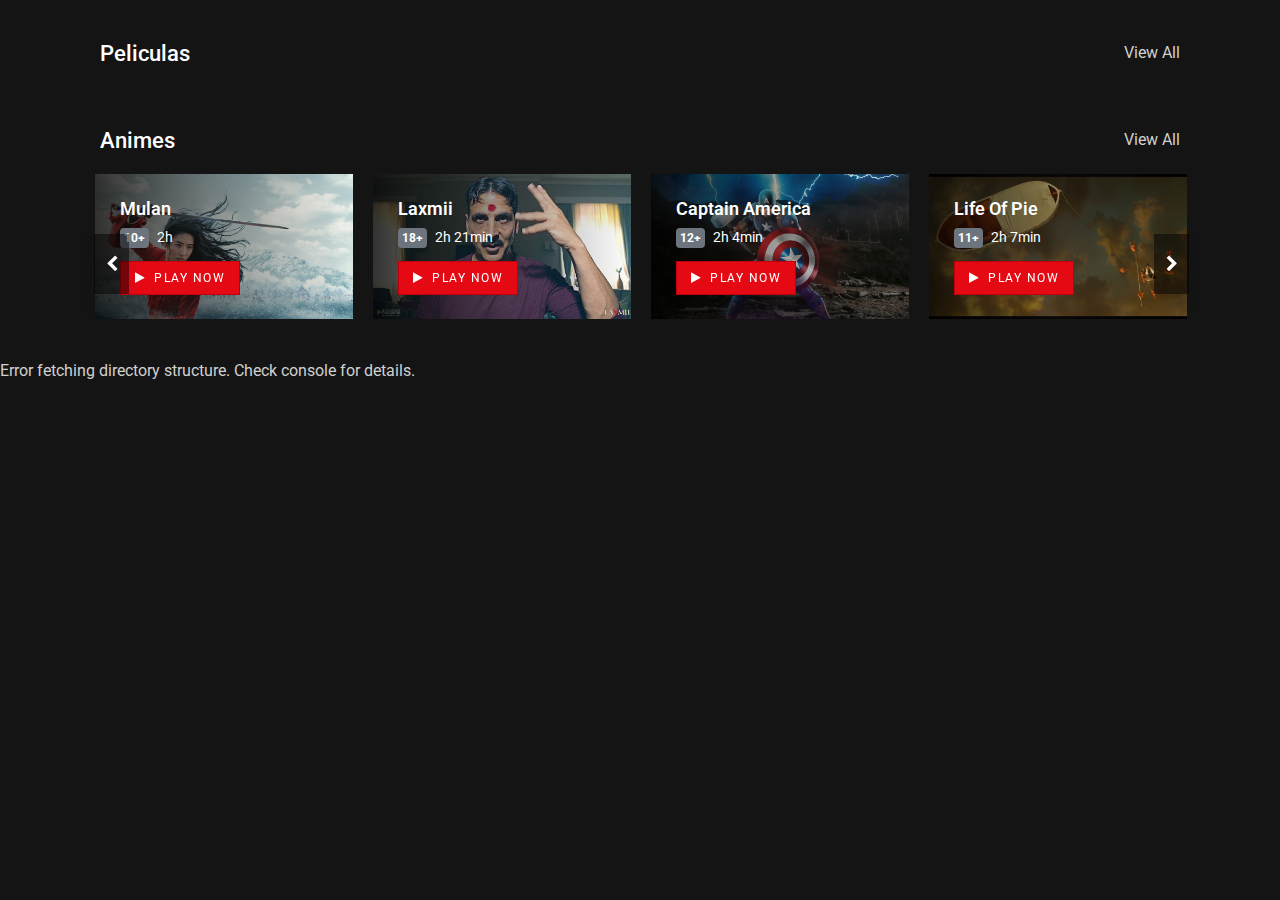
==== commit dbc0f1d1: "Adding modification" ====
--- a/projects/churchill/index.html
+++ b/projects/churchill/index.html
@@ -115,229 +115,8 @@
               <h4 class="main-title">Peliculas</h4>
               <a href="" class="iq-view-all">View All</a>
             </div>
-            <div class="favorite-contens">
-              <ul class="favorites-slider list-inline row p-0 mb-0">
-                <!-- slide item 1 -->
-                <li class="slide-item">
-                  <div class="block-images position-relative">
-                    <div class="img-box">
-                      <img src="images/favorite/f1.jpg" class="img-fluid" alt="" />
-                    </div>
-                    <div class="block-description">
-                      <h6 class="iq-title">
-                        <a href="#"> Insidious </a>
-                      </h6>
-                      <div class="movie-time d-flex align-items-center my-2">
-                        <div class="badge badge-secondary p-1 mr-2">16+</div>
-                        <span class="text-white">1h 43min</span>
-                      </div>
-                      <div class="hover-buttons">
-                        <span class="btn btn-hover iq-button">
-                          <i class="fa fa-play mr-1"></i>
-                          Play Now
-                        </span>
-                      </div>
-                    </div>
-                    <div class="block-social-info">
-                      <ul class="list-inline p-0 m-0 music-play-lists">
-                        <li class="share">
-                          <span><i class="fa fa-share-alt"></i></span>
-                          <div class="share-box">
-                            <div class="d-flex align-items-center">
-                              <a href="#" class="share-ico"><i class="fa fa-share-alt"></i></a>
-                              <a href="#" class="share-ico"><i class="fa fa-youtube"></i></a>
-                              <a href="#" class="share-ico"><i class="fa fa-instagram"></i></a>
-                            </div>
-                          </div>
-                        </li>
-                        <li>
-                          <span><i class="fa fa-heart"></i></span>
-                          <span class="count-box">19+</span>
-                        </li>
-                        <li>
-                          <span><i class="fa fa-plus"></i></span>
-                        </li>
-                      </ul>
-                    </div>
-                  </div>
-                </li>
-                <!-- slide item 2 -->
-                <li class="slide-item">
-                  <div class="block-images position-relative">
-                    <div class="img-box">
-                      <img src="images/favorite/f2.jpg" class="img-fluid" alt="" />
-                    </div>
-                    <div class="block-description">
-                      <h6 class="iq-title">
-                        <a href="#"> War </a>
-                      </h6>
-                      <div class="movie-time d-flex align-items-center my-2">
-                        <div class="badge badge-secondary p-1 mr-2">12+</div>
-                        <span class="text-white">2h 34min</span>
-                      </div>
-                      <div class="hover-buttons">
-                        <span class="btn btn-hover iq-button">
-                          <i class="fa fa-play mr-1"></i>
-                          Play Now
-                        </span>
-                      </div>
-                    </div>
-                    <div class="block-social-info">
-                      <ul class="list-inline p-0 m-0 music-play-lists">
-                        <li class="share">
-                          <span><i class="fa fa-share-alt"></i></span>
-                          <div class="share-box">
-                            <div class="d-flex align-items-center">
-                              <a href="#" class="share-ico"><i class="fa fa-share-alt"></i></a>
-                              <a href="#" class="share-ico"><i class="fa fa-youtube"></i></a>
-                              <a href="#" class="share-ico"><i class="fa fa-instagram"></i></a>
-                            </div>
-                          </div>
-                        </li>
-                        <li>
-                          <span><i class="fa fa-heart"></i></span>
-                          <span class="count-box">58+</span>
-                        </li>
-                        <li>
-                          <span><i class="fa fa-plus"></i></span>
-                        </li>
-                      </ul>
-                    </div>
-                  </div>
-                </li>
-                <!-- slide item 3 -->
-                <li class="slide-item">
-                  <div class="block-images position-relative">
-                    <div class="img-box">
-                      <img src="images/favorite/f3.jpg" class="img-fluid" alt="" />
-                    </div>
-                    <div class="block-description">
-                      <h6 class="iq-title">
-                        <a href="#"> Five Feet Apart </a>
-                      </h6>
-                      <div class="movie-time d-flex align-items-center my-2">
-                        <div class="badge badge-secondary p-1 mr-2">18+</div>
-                        <span class="text-white">2h 57min</span>
-                      </div>
-                      <div class="hover-buttons">
-                        <span class="btn btn-hover iq-button">
-                          <i class="fa fa-play mr-1"></i>
-                          Play Now
-                        </span>
-                      </div>
-                    </div>
-                    <div class="block-social-info">
-                      <ul class="list-inline p-0 m-0 music-play-lists">
-                        <li class="share">
-                          <span><i class="fa fa-share-alt"></i></span>
-                          <div class="share-box">
-                            <div class="d-flex align-items-center">
-                              <a href="#" class="share-ico"><i class="fa fa-share-alt"></i></a>
-                              <a href="#" class="share-ico"><i class="fa fa-youtube"></i></a>
-                              <a href="#" class="share-ico"><i class="fa fa-instagram"></i></a>
-                            </div>
-                          </div>
-                        </li>
-                        <li>
-                          <span><i class="fa fa-heart"></i></span>
-                          <span class="count-box">19+</span>
-                        </li>
-                        <li>
-                          <span><i class="fa fa-plus"></i></span>
-                        </li>
-                      </ul>
-                    </div>
-                  </div>
-                </li>
-                <!-- slide item 4 -->
-                <li class="slide-item">
-                  <div class="block-images position-relative">
-                    <div class="img-box">
-                      <img src="images/favorite/f4.jpg" class="img-fluid" alt="" />
-                    </div>
-                    <div class="block-description">
-                      <h6 class="iq-title">
-                        <a href="#"> Chhichore </a>
-                      </h6>
-                      <div class="movie-time d-flex align-items-center my-2">
-                        <div class="badge badge-secondary p-1 mr-2">10+</div>
-                        <span class="text-white">2h 23min</span>
-                      </div>
-                      <div class="hover-buttons">
-                        <span class="btn btn-hover iq-button">
-                          <i class="fa fa-play mr-1"></i>
-                          Play Now
-                        </span>
-                      </div>
-                    </div>
-                    <div class="block-social-info">
-                      <ul class="list-inline p-0 m-0 music-play-lists">
-                        <li class="share">
-                          <span><i class="fa fa-share-alt"></i></span>
-                          <div class="share-box">
-                            <div class="d-flex align-items-center">
-                              <a href="#" class="share-ico"><i class="fa fa-share-alt"></i></a>
-                              <a href="#" class="share-ico"><i class="fa fa-youtube"></i></a>
-                              <a href="#" class="share-ico"><i class="fa fa-instagram"></i></a>
-                            </div>
-                          </div>
-                        </li>
-                        <li>
-                          <span><i class="fa fa-heart"></i></span>
-                          <span class="count-box">19+</span>
-                        </li>
-                        <li>
-                          <span><i class="fa fa-plus"></i></span>
-                        </li>
-                      </ul>
-                    </div>
-                  </div>
-                </li>
-                <!-- slide item 5 -->
-                <li class="slide-item">
-                  <div class="block-images position-relative">
-                    <div class="img-box">
-                      <img src="images/favorite/f5.jpg" class="img-fluid" alt="" />
-                    </div>
-                    <div class="block-description">
-                      <h6 class="iq-title">
-                        <a href="#"> Doctor Strange </a>
-                      </h6>
-                      <div class="movie-time d-flex align-items-center my-2">
-                        <div class="badge badge-secondary p-1 mr-2">12+</div>
-                        <span class="text-white">1h 55min</span>
-                      </div>
-                      <div class="hover-buttons">
-                        <span class="btn btn-hover iq-button">
-                          <i class="fa fa-play mr-1"></i>
-                          Play Now
-                        </span>
-                      </div>
-                    </div>
-                    <div class="block-social-info">
-                      <ul class="list-inline p-0 m-0 music-play-lists">
-                        <li class="share">
-                          <span><i class="fa fa-share-alt"></i></span>
-                          <div class="share-box">
-                            <div class="d-flex align-items-center">
-                              <a href="#" class="share-ico"><i class="fa fa-share-alt"></i></a>
-                              <a href="#" class="share-ico"><i class="fa fa-youtube"></i></a>
-                              <a href="#" class="share-ico"><i class="fa fa-instagram"></i></a>
-                            </div>
-                          </div>
-                        </li>
-                        <li>
-                          <span><i class="fa fa-heart"></i></span>
-                          <span class="count-box">19+</span>
-                        </li>
-                        <li>
-                          <span><i class="fa fa-plus"></i></span>
-                        </li>
-                      </ul>
-                    </div>
-                  </div>
-                </li>
-              </ul>
+            <div id="pelicula-content">
+
             </div>
           </div>
         </div>
@@ -589,9 +368,97 @@
 
     <!-- parallax section  -->
     
+    <div id="directory-structure">
+
+    </div>
 
    
-
+  <script>
+    function createMovieListItem(movieName) {
+        const li = document.createElement('li');
+        li.className = 'slide-item';
+        li.innerHTML = `
+            <div class="block-images position-relative">
+                <div class="img-box">
+                    <img src="https://www.kevingage.com/assets/clapboard.png" class="img-fluid" alt="" />
+                </div>
+                <div class="block-description">
+                    <h6 class="iq-title">
+                        <a href="#">${movieName}</a>
+                    </h6>
+                    <div class="movie-time d-flex align-items-center my-2">
+                        <div class="badge badge-secondary p-1 mr-2">16+</div>
+                        <span class="text-white">1h 43min</span>
+                    </div>
+                    <div class="hover-buttons">
+                      <a href="http://144.126.147.217/Peliculas/${movieName}" target="_blank">
+                        <span class="btn btn-hover iq-button">
+                            <i class="fa fa-play mr-1"></i>
+                            Play Now
+                        </span>
+                      </a>
+                    </div>
+                </div>
+                <div class="block-social-info">
+                    <ul class="list-inline p-0 m-0 music-play-lists">
+                        <li class="share">
+                            <span><i class="fa fa-share-alt"></i></span>
+                            <div class="share-box">
+                                <div class="d-flex align-items-center">
+                                    <a href="#" class="share-ico"><i class="fa fa-share-alt"></i></a>
+                                    <a href="#" class="share-ico"><i class="fa fa-youtube"></i></a>
+                                    <a href="#" class="share-ico"><i class="fa fa-instagram"></i></a>
+                                </div>
+                            </div>
+                        </li>
+                        <li>
+                            <span><i class="fa fa-heart"></i></span>
+                            <span class="count-box">19+</span>
+                        </li>
+                        <li>
+                            <span><i class="fa fa-plus"></i></span>
+                        </li>
+                    </ul>
+                </div>
+            </div>
+        `;
+        return li;
+    }
+    function appendMovieListItem(targetElement, movieName) {
+        const listItem = createMovieListItem(movieName);
+        targetElement.appendChild(listItem);
+    }
+    document.addEventListener('DOMContentLoaded', () => {
+    const directoryStructureElement = document.getElementById('directory-structure');
+    const peliculaContentElement = document.getElementById('pelicula-content');
+    
+    peliculaContentElement.innerHTML = `<div class="favorite-contens">
+      <ul id="peliculas" class="favorites-slider list-inline row p-0 mb-0">
+      </ul>
+    </div>`
+    // const div = document.createElement('div');
+    
+
+    const peliculasElement = document.getElementById('peliculas');
+
+    fetch('http://localhost:3000/directory-structure')
+        .then(response => response.json())
+        .then(data => {
+            // let directoryResult = JSON.stringify(data, null, 2);
+            // directoryStructureElement.textContent = directoryResult;
+            console.log(data);
+            for (const movieName in data["Peliculas"]) {
+              console.log(movieName);
+              appendMovieListItem(peliculasElement, movieName);
+            }
+        })
+        .catch(error => {
+            console.error('Error fetching directory structure:', error);
+            directoryStructureElement.textContent = 'Error fetching directory structure. Check console for details.';
+        });
+    });
+
+  </script>
   <!-- js files  -->
   <script src="js/jquery-3.4.1.min.js"></script>
   <script src="js/popper.min.js"></script>
